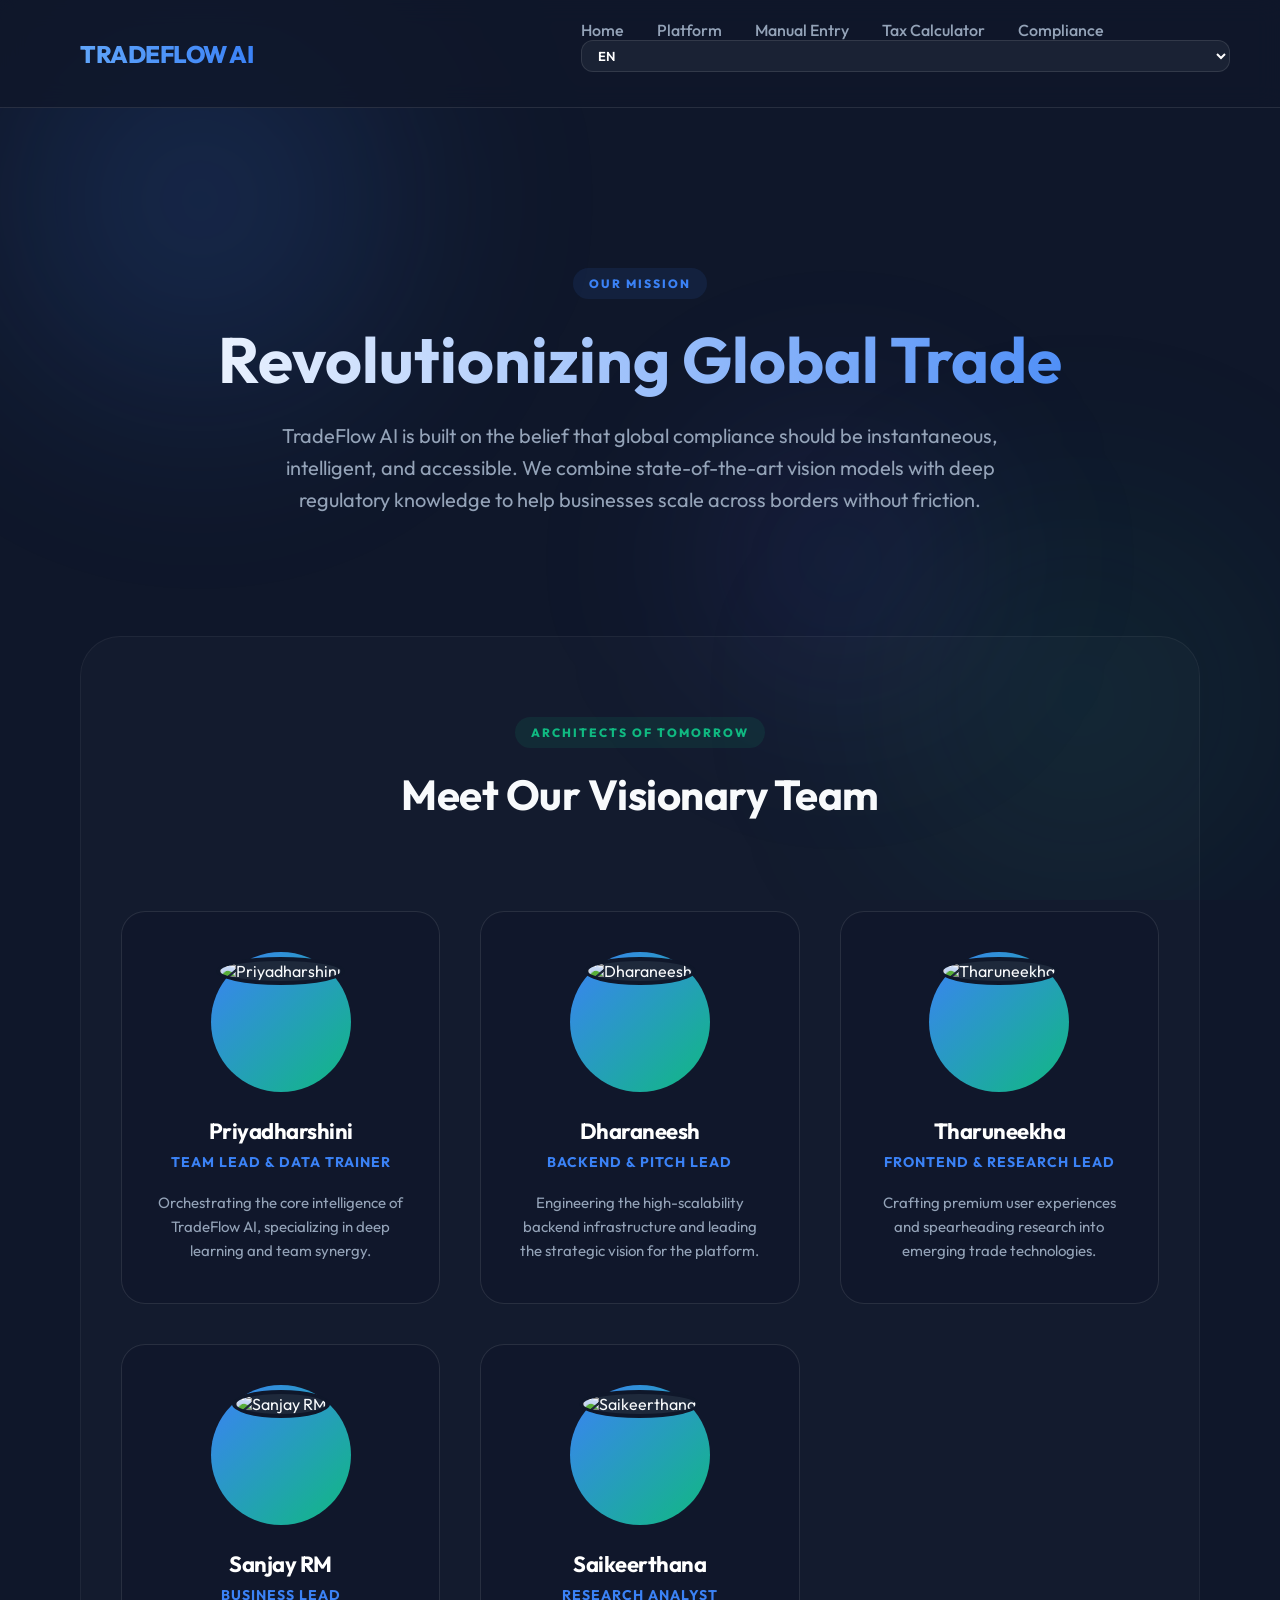
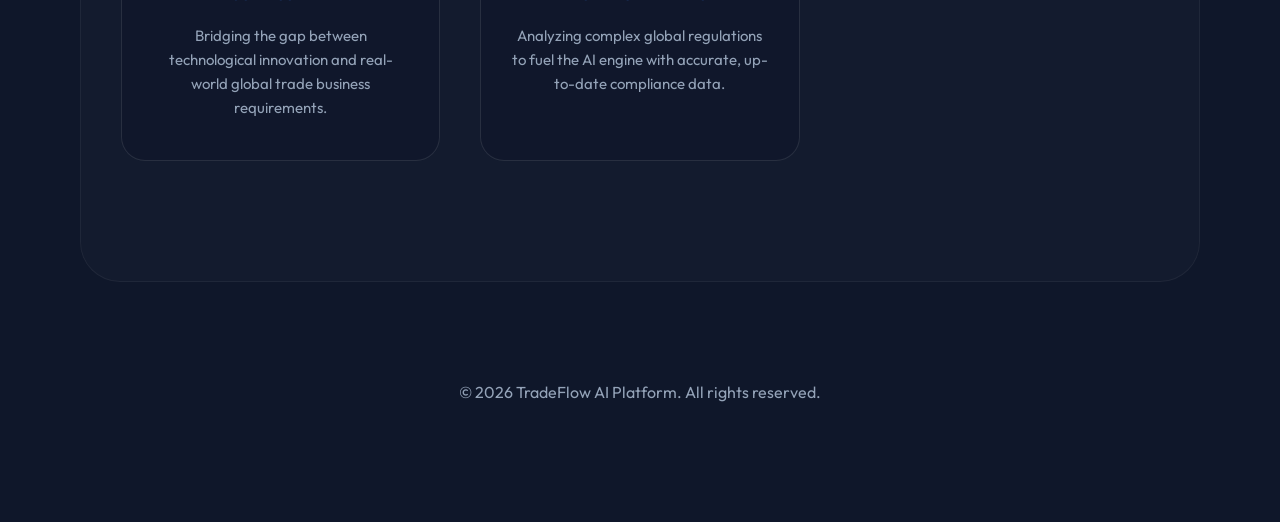
==== static/about.html @ 5f7ba787 "Remove .env and add gitignore" ====
<!DOCTYPE html>
<html lang="en">

<head>
    <meta charset="UTF-8">
    <meta name="viewport" content="width=device-width, initial-scale=1.0">
    <title>About - TradeFlow AI</title>
    <link rel="preconnect" href="https://fonts.googleapis.com">
    <link rel="preconnect" href="https://fonts.gstatic.com" crossorigin>
    <link href="https://fonts.googleapis.com/css2?family=Outfit:wght@400;500;600;800&display=swap" rel="stylesheet">
    <link rel="stylesheet" href="/static/style.css">
    <style>
        .about-hero {
            text-align: center;
            padding: 100px 20px 60px;
        }

        .team-section {
            padding: 80px 0;
            background: rgba(255, 255, 255, 0.02);
            border-radius: 40px;
            margin-top: 60px;
            border: 1px solid rgba(255, 255, 255, 0.05);
        }

        .team-grid {
            display: grid;
            grid-template-columns: repeat(auto-fit, minmax(280px, 1fr));
            gap: 40px;
            padding: 40px;
        }

        .team-card {
            background: rgba(15, 23, 42, 0.6);
            border: 1px solid rgba(255, 255, 255, 0.1);
            border-radius: 24px;
            padding: 40px 30px;
            text-align: center;
            transition: all 0.4s cubic-bezier(0.23, 1, 0.32, 1);
            backdrop-filter: blur(10px);
            position: relative;
            overflow: hidden;
        }

        .team-card:hover {
            transform: translateY(-15px);
            border-color: var(--primary);
            background: rgba(30, 41, 59, 0.8);
            box-shadow: 0 20px 40px rgba(0, 0, 0, 0.4);
        }

        .member-img-wrapper {
            width: 140px;
            height: 140px;
            margin: 0 auto 25px;
            border-radius: 50%;
            padding: 5px;
            background: linear-gradient(135deg, var(--primary), var(--accent));
        }

        .member-img {
            width: 100%;
            height: 100%;
            border-radius: 50%;
            object-fit: cover;
            background: #1e293b;
            border: 4px solid #0f172a;
        }

        .team-card h3 {
            font-size: 22px;
            margin-bottom: 8px;
            color: #fff;
        }

        .team-card .role {
            color: var(--primary);
            font-weight: 700;
            font-size: 14px;
            text-transform: uppercase;
            letter-spacing: 1px;
            margin-bottom: 20px;
        }

        .team-card .bio {
            font-size: 15px;
            color: var(--text-muted);
            line-height: 1.6;
        }

        .section-tag {
            background: rgba(59, 130, 246, 0.1);
            color: var(--primary);
            padding: 8px 16px;
            border-radius: 50px;
            font-size: 12px;
            font-weight: 800;
            text-transform: uppercase;
            letter-spacing: 2px;
            display: inline-block;
            margin-bottom: 20px;
        }
    </style>
</head>

<body>
    <div class="bg-mesh">
        <div class="mesh-blob blob-1"></div>
        <div class="mesh-blob blob-2"></div>
        <div class="mesh-blob blob-3"></div>
    </div>

    <nav>
        <div class="logo">TRADEFLOW AI</div>
        <div class="nav-links">
            <a href="/">Home</a>
            <a href="/app">Platform</a>
            <a href="/manual">Manual Entry</a>
            <a href="/calculator">Tax Calculator</a>
            <a href="/rules">Compliance</a>
            <select class="lang-selector" onchange="switchLanguage(this.value)">
                <option value="en">EN</option>
                <option value="hi">HI</option>
            </select>
        </div>
    </nav>

    <div class="container" style="max-width: 1200px;">
        <header class="about-hero">
            <span class="section-tag">Our Mission</span>
            <h1
                style="font-size: 64px; margin-bottom: 20px; background: linear-gradient(to right, #fff, var(--primary)); -webkit-background-clip: text; -webkit-text-fill-color: transparent;">
                Revolutionizing Global Trade</h1>
            <p style="color: var(--text-muted); font-size: 20px; max-width: 800px; margin: 0 auto; line-height: 1.6;">
                TradeFlow AI is built on the belief that global compliance should be instantaneous, intelligent, and
                accessible.
                We combine state-of-the-art vision models with deep regulatory knowledge to help businesses scale across
                borders without friction.
            </p>
        </header>

        <section class="team-section">
            <div style="text-align: center; margin-bottom: 50px;">
                <span class="section-tag" style="background: rgba(16, 185, 129, 0.1); color: var(--accent);">Architects
                    of Tomorrow</span>
                <h2 style="font-size: 42px;">Meet Our Visionary Team</h2>
            </div>

            <div class="team-grid">
                <!-- LEADER 1 -->
                <div class="team-card">
                    <div class="member-img-wrapper">
                        <img src="https://api.dicebear.com/7.x/avataaars/svg?seed=Priyadharshini" alt="Priyadharshini"
                            class="member-img">
                    </div>
                    <h3>Priyadharshini</h3>
                    <div class="role">Team Lead & Data Trainer</div>
                    <p class="bio">Orchestrating the core intelligence of TradeFlow AI, specializing in deep learning
                        and team synergy.</p>
                </div>

                <!-- LEADER 2 -->
                <div class="team-card">
                    <div class="member-img-wrapper">
                        <img src="https://api.dicebear.com/7.x/avataaars/svg?seed=Dharaneesh" alt="Dharaneesh"
                            class="member-img">
                    </div>
                    <h3>Dharaneesh</h3>
                    <div class="role">Backend & Pitch Lead</div>
                    <p class="bio">Engineering the high-scalability backend infrastructure and leading the strategic
                        vision for the platform.</p>
                </div>

                <!-- LEADER 3 -->
                <div class="team-card">
                    <div class="member-img-wrapper">
                        <img src="https://api.dicebear.com/7.x/avataaars/svg?seed=Tharuneekha" alt="Tharuneekha"
                            class="member-img">
                    </div>
                    <h3>Tharuneekha</h3>
                    <div class="role">Frontend & Research Lead</div>
                    <p class="bio">Crafting premium user experiences and spearheading research into emerging trade
                        technologies.</p>
                </div>

                <!-- LEADER 4 -->
                <div class="team-card">
                    <div class="member-img-wrapper">
                        <img src="https://api.dicebear.com/7.x/avataaars/svg?seed=Sanjay" alt="Sanjay RM"
                            class="member-img">
                    </div>
                    <h3>Sanjay RM</h3>
                    <div class="role">Business Lead</div>
                    <p class="bio">Bridging the gap between technological innovation and real-world global trade
                        business requirements.</p>
                </div>

                <!-- LEADER 5 -->
                <div class="team-card">
                    <div class="member-img-wrapper">
                        <img src="https://api.dicebear.com/7.x/avataaars/svg?seed=Saikeerthana" alt="Saikeerthana"
                            class="member-img">
                    </div>
                    <h3>Saikeerthana</h3>
                    <div class="role">Research Analyst</div>
                    <p class="bio">Analyzing complex global regulations to fuel the AI engine with accurate, up-to-date
                        compliance data.</p>
                </div>
            </div>
        </section>

        <footer style="margin-top: 100px; text-align: center; padding-bottom: 60px;">
            <p style="color: var(--text-muted);">&copy; 2026 TradeFlow AI Platform. All rights reserved.</p>
        </footer>
    </div>

    <script src="/static/script.js"></script>
</body>

</html>
---- static/style.css ----
:root {
    --primary: #3b82f6;
    --primary-hover: #2563eb;
    --bg-dark: #0f172a;
    --bg-card: rgba(30, 41, 59, 0.7);
    --text-main: #f8fafc;
    --text-muted: #94a3b8;
    --accent: #10b981;
    --danger: #ef4444;
    --border: rgba(255, 255, 255, 0.1);
    --glass: rgba(255, 255, 255, 0.03);
}

* {
    margin: 0;
    padding: 0;
    box-sizing: border-box;
    font-family: 'Outfit', 'Inter', system-ui, -apple-system, sans-serif;
}

body {
    background: #0f172a;
    color: var(--text-main);
    min-height: 100vh;
    overflow-x: hidden;
    position: relative;
}

/* Animated Mesh Background */
.bg-mesh {
    position: fixed;
    top: 0;
    left: 0;
    width: 100%;
    height: 100%;
    z-index: -1;
    overflow: hidden;
    background: #0f172a;
}

.mesh-blob {
    position: absolute;
    width: 600px;
    height: 600px;
    background: radial-gradient(circle, rgba(59, 130, 246, 0.15) 0%, transparent 70%);
    filter: blur(80px);
    border-radius: 50%;
    animation: float 20s infinite alternate;
}

.blob-1 {
    top: -100px;
    left: -100px;
    background: radial-gradient(circle, rgba(59, 130, 246, 0.2) 0%, transparent 70%);
}

.blob-2 {
    bottom: -100px;
    right: -100px;
    background: radial-gradient(circle, rgba(16, 185, 129, 0.1) 0%, transparent 70%);
    animation-delay: -5s;
}

.blob-3 {
    top: 40%;
    left: 50%;
    width: 400px;
    height: 400px;
    background: radial-gradient(circle, rgba(99, 102, 241, 0.15) 0%, transparent 70%);
    animation-delay: -10s;
}

@keyframes float {
    0% {
        transform: translate(0, 0) scale(1);
    }

    33% {
        transform: translate(100px, 50px) scale(1.1);
    }

    66% {
        transform: translate(-50px, 100px) scale(0.9);
    }

    100% {
        transform: translate(0, 0) scale(1);
    }
}

/* Glassmorphism Navigation */
nav {
    display: flex;
    justify-content: space-between;
    align-items: center;
    padding: 20px 80px;
    background: rgba(15, 23, 42, 0.8);
    backdrop-filter: blur(12px);
    position: sticky;
    top: 0;
    z-index: 100;
    border-bottom: 1px solid var(--border);
}

.logo {
    font-size: 24px;
    font-weight: 800;
    background: linear-gradient(to right, #60a5fa, #3b82f6);
    -webkit-background-clip: text;
    background-clip: text;
    -webkit-text-fill-color: transparent;
    letter-spacing: -0.5px;
}

.nav-links a {
    color: var(--text-muted);
    text-decoration: none;
    margin-left: 30px;
    font-weight: 500;
    transition: all 0.3s ease;
}

.nav-links a:hover {
    color: var(--primary);
}

.lang-selector {
    background: rgba(255, 255, 255, 0.05);
    border: 1px solid var(--border);
    color: white;
    padding: 6px 12px;
    border-radius: 12px;
    font-size: 13px;
    font-weight: 600;
    cursor: pointer;
    outline: none;
    transition: all 0.3s ease;
    margin-left: 30px;
}

.lang-selector:hover {
    background: rgba(255, 255, 255, 0.1);
    border-color: var(--primary);
}

.lang-selector option {
    background: #0f172a;
    color: white;
}

/* Hero Section */
.hero {
    text-align: center;
    padding: 160px 20px;
    position: relative;
    z-index: 1;
}

.hero h1 {
    font-size: 72px;
    font-weight: 800;
    margin-bottom: 24px;
    background: linear-gradient(to bottom, #ffffff 30%, rgba(255, 255, 255, 0.7));
    -webkit-background-clip: text;
    background-clip: text;
    -webkit-text-fill-color: transparent;
    line-height: 1.1;
    opacity: 0;
    transform: translateY(30px);
    animation: revealUp 0.8s cubic-bezier(0.2, 0.8, 0.2, 1) forwards;
}

.hero p {
    font-size: 22px;
    margin-bottom: 48px;
    color: var(--text-muted);
    max-width: 700px;
    margin-left: auto;
    margin-right: auto;
    opacity: 0;
    transform: translateY(20px);
    animation: revealUp 0.8s cubic-bezier(0.2, 0.8, 0.2, 1) 0.2s forwards;
}

@keyframes revealUp {
    to {
        opacity: 1;
        transform: translateY(0);
    }
}

.hero-visuals {
    position: absolute;
    top: 50%;
    left: 50%;
    transform: translate(-50%, -50%);
    width: 100%;
    height: 100%;
    pointer-events: none;
    z-index: -1;
}

.floating-shape {
    position: absolute;
    border: 1px solid rgba(255, 255, 255, 0.05);
    background: rgba(255, 255, 255, 0.01);
    backdrop-filter: blur(4px);
    border-radius: 12px;
}

.cta-btn {
    background: var(--primary);
    padding: 16px 32px;
    border-radius: 12px;
    color: white;
    text-decoration: none;
    font-weight: 600;
    transition: all 0.3s cubic-bezier(0.4, 0, 0.2, 1);
    box-shadow: 0 10px 15px -3px rgba(59, 130, 246, 0.3);
    display: inline-block;
}

.cta-btn-secondary {
    background: rgba(255, 255, 255, 0.05);
    border: 1px solid var(--border);
    box-shadow: none;
}

.cta-btn-secondary:hover {
    background: rgba(255, 255, 255, 0.1);
    border-color: var(--primary);
    box-shadow: 0 10px 20px rgba(0, 0, 0, 0.2);
}

/* Feature Cards */
.features {
    display: flex;
    justify-content: center;
    gap: 30px;
    padding: 100px 80px;
    flex-wrap: wrap;
}

.feature-card {
    background: var(--bg-card);
    padding: 40px;
    border-radius: 20px;
    width: 320px;
    border: 1px solid var(--border);
    transition: all 0.4s ease;
    backdrop-filter: blur(8px);
}

.feature-card:hover {
    transform: translateY(-10px);
    border-color: var(--primary);
    background: rgba(30, 41, 59, 0.9);
}

.feature-card h3 {
    font-size: 22px;
    margin-bottom: 16px;
    color: var(--primary);
}

.feature-card p {
    color: var(--text-muted);
    line-height: 1.6;
}

/* App Container */
.container {
    max-width: 1200px;
    margin: 60px auto;
    padding: 0 40px;
}

.card {
    background: var(--bg-card);
    padding: 40px;
    border-radius: 24px;
    margin-bottom: 40px;
    border: 1px solid var(--border);
    backdrop-filter: blur(12px);
    animation: fadeIn 0.6s ease-out;
}

@keyframes fadeIn {
    from {
        opacity: 0;
        transform: translateY(20px);
    }

    to {
        opacity: 1;
        transform: translateY(0);
    }
}

h2,
h3 {
    margin-bottom: 24px;
    letter-spacing: -0.5px;
}

/* Inputs & Forms */
input,
select {
    width: 100%;
    padding: 14px 18px;
    margin-bottom: 15px;
    border-radius: 12px;
    background: rgba(15, 23, 42, 0.6);
    border: 1px solid var(--border);
    color: white;
    font-size: 16px;
    transition: all 0.3s ease;
}

input:focus,
select:focus {
    outline: none;
    border-color: var(--primary);
    background: rgba(30, 41, 59, 0.9);
}

.primary-btn {
    width: 100%;
    padding: 16px;
    background: var(--primary);
    border: none;
    border-radius: 12px;
    color: white;
    font-weight: 600;
    cursor: pointer;
    transition: all 0.3s ease;
}

.primary-btn:hover:not(:disabled) {
    background: var(--primary-hover);
    transform: scale(1.01);
}

/* Grid & Data */
.grid {
    display: grid;
    grid-template-columns: repeat(auto-fit, minmax(280px, 1fr));
    gap: 20px;
}

.data-item {
    background: var(--glass);
    padding: 20px;
    border-radius: 16px;
    border: 1px solid var(--border);
}

.data-item label {
    display: block;
    color: var(--text-muted);
    font-size: 12px;
    text-transform: uppercase;
    letter-spacing: 1px;
    margin-bottom: 8px;
}

.data-item span {
    font-size: 18px;
    font-weight: 600;
}

/* Status Badges */
.badge {
    display: inline-block;
    padding: 6px 12px;
    border-radius: 8px;
    font-size: 14px;
    font-weight: 600;
}

.badge-success {
    background: rgba(16, 185, 129, 0.1);
    color: var(--accent);
}

.badge-warning {
    background: rgba(245, 158, 11, 0.1);
    color: #f59e0b;
}

.badge-danger {
    background: rgba(239, 68, 68, 0.1);
    color: var(--danger);
}

/* Downloads */
.download-section {
    display: flex;
    gap: 20px;
    margin-top: 20px;
}

.download-btn {
    flex: 1;
    display: flex;
    align-items: center;
    justify-content: center;
    gap: 10px;
    padding: 14px;
    background: var(--accent);
    border-radius: 12px;
    color: white;
    text-decoration: none;
    font-weight: 600;
    transition: all 0.3s ease;
}

.download-btn:hover {
    background: #059669;
}

/* Utils */
.hidden {
    display: none;
}

.spinner {
    border: 4px solid rgba(255, 255, 255, 0.1);
    border-top: 4px solid var(--primary);
    border-radius: 50%;
    width: 32px;
    height: 32px;
    margin: 20px auto;
    animation: spin 1s linear infinite;
}

@keyframes spin {
    100% {
        transform: rotate(360deg);
    }
}

/* Chat Assistant Widget */
.chat-widget {
    position: fixed;
    bottom: 30px;
    right: 30px;
    z-index: 1000;
}

.chat-bubble {
    width: 60px;
    height: 60px;
    background: var(--primary);
    border-radius: 50%;
    display: flex;
    align-items: center;
    justify-content: center;
    cursor: pointer;
    box-shadow: 0 10px 25px rgba(59, 130, 246, 0.4);
    transition: all 0.3s cubic-bezier(0.175, 0.885, 0.32, 1.275);
}

.chat-bubble:hover {
    transform: scale(1.1) rotate(5deg);
}

.chat-window {
    position: absolute;
    bottom: 80px;
    right: 0;
    width: 380px;
    height: 500px;
    background: var(--bg-card);
    backdrop-filter: blur(20px);
    border: 1px solid var(--border);
    border-radius: 24px;
    display: flex;
    flex-direction: column;
    overflow: hidden;
    box-shadow: 0 20px 40px rgba(0, 0, 0, 0.4);
    animation: slideUp 0.4s cubic-bezier(0.4, 0, 0.2, 1);
}

@keyframes slideUp {
    from {
        opacity: 0;
        transform: translateY(20px);
    }

    to {
        opacity: 1;
        transform: translateY(0);
    }
}

.chat-header {
    padding: 20px;
    background: rgba(15, 23, 42, 0.5);
    border-bottom: 1px solid var(--border);
    display: flex;
    justify-content: space-between;
    align-items: center;
}

.chat-messages {
    flex: 1;
    padding: 20px;
    overflow-y: auto;
    display: flex;
    flex-direction: column;
    gap: 15px;
}

.message {
    max-width: 80%;
    padding: 12px 16px;
    border-radius: 16px;
    font-size: 14px;
    line-height: 1.5;
}

.message-ai {
    background: var(--glass);
    border: 1px solid var(--border);
    align-self: flex-start;
    border-bottom-left-radius: 4px;
}

.message-user {
    background: var(--primary);
    color: white;
    align-self: flex-end;
    border-bottom-right-radius: 4px;
}

.chat-input-area {
    padding: 20px;
    border-top: 1px solid var(--border);
    display: flex;
    gap: 10px;
}

.chat-input {
    flex: 1;
    background: rgba(15, 23, 42, 0.4);
    border: 1px solid var(--border);
    border-radius: 12px;
    padding: 10px 15px;
    color: white;
    font-size: 14px;
    margin-bottom: 0;
}


/* Rules Updates Page Enhanced Styles */
.rules-hero {
    padding: 100px 0 60px;
    background: radial-gradient(circle at top right, rgba(99, 102, 241, 0.1), transparent);
    text-align: center;
}

.rules-hero h1 {
    font-size: 56px;
    font-weight: 800;
    margin-bottom: 20px;
    background: linear-gradient(to bottom, #fff, #94a3b8);
    -webkit-background-clip: text;
    background-clip: text;
    -webkit-text-fill-color: transparent;
}

.rules-hero p {
    color: var(--text-muted);
    font-size: 20px;
    max-width: 600px;
    margin: 0 auto;
}

.rules-grid {
    display: grid;
    grid-template-columns: repeat(auto-fill, minmax(350px, 1fr));
    gap: 30px;
    padding: 40px 0;
}

.timeline-item {
    background: var(--bg-card);
    border: 1px solid var(--border);
    border-radius: 24px;
    padding: 32px;
    display: flex;
    flex-direction: column;
    gap: 20px;
    backdrop-filter: blur(20px);
    transition: all 0.4s cubic-bezier(0.4, 0, 0.2, 1);
    position: relative;
    overflow: hidden;
}

.timeline-item::before {
    content: '';
    position: absolute;
    top: 0;
    left: 0;
    width: 100%;
    height: 4px;
    background: var(--primary);
    opacity: 0;
    transition: opacity 0.3s ease;
}

.timeline-item:hover {
    transform: translateY(-10px);
    border-color: rgba(99, 102, 241, 0.5);
    box-shadow: 0 20px 40px rgba(0, 0, 0, 0.3);
}

.timeline-item:hover::before {
    opacity: 1;
}

.timeline-header {
    display: flex;
    justify-content: space-between;
    align-items: center;
}

.timeline-date {
    font-size: 13px;
    color: var(--text-muted);
    font-weight: 600;
    letter-spacing: 0.5px;
}

.impact-badge {
    padding: 6px 14px;
    border-radius: 12px;
    font-size: 11px;
    font-weight: 800;
    letter-spacing: 1px;
    text-transform: uppercase;
}

.impact-high {
    background: rgba(239, 68, 68, 0.1);
    color: var(--danger);
    border: 1px solid rgba(239, 68, 68, 0.2);
}

.impact-medium {
    background: rgba(245, 158, 11, 0.1);
    color: #f59e0b;
    border: 1px solid rgba(245, 158, 11, 0.2);
}

.impact-low {
    background: rgba(16, 185, 129, 0.1);
    color: var(--accent);
    border: 1px solid rgba(16, 185, 129, 0.2);
}

.timeline-content h3 {
    font-size: 22px;
    color: #fff;
    line-height: 1.3;
}

.timeline-content p {
    color: var(--text-muted);
    line-height: 1.7;
    margin-top: 12px;
}

.timeline-country {
    display: flex;
    align-items: center;
    gap: 8px;
    margin-top: auto;
    font-size: 14px;
    color: var(--primary);
    font-weight: 600;
}

.timeline-country::before {
    content: '';
    width: 8px;
    height: 8px;
    background: var(--primary);
    border-radius: 50%;
}

.loading-state {
    grid-column: 1 / -1;
    text-align: center;
    padding: 100px;
    color: var(--text-muted);
}

/* User Profile Badge */
.user-badge {
    display: flex;
    align-items: center;
    gap: 12px;
    background: rgba(255, 255, 255, 0.03);
    padding: 6px 18px;
    border-radius: 50px;
    border: 1px solid var(--border);
    backdrop-filter: blur(10px);
    margin-right: 15px;
}

.company-tag {
    font-weight: 600;
    color: var(--primary);
    font-size: 14px;
}

.iec-tag {
    font-size: 11px;
    color: var(--text-muted);
    background: rgba(255, 255, 255, 0.05);
    padding: 2px 8px;
    border-radius: 4px;
    font-family: monospace;
}

.logout-link {
    color: #ef4444;
    font-size: 12px;
    text-decoration: none;
    margin-left: 10px;
    font-weight: 600;
    opacity: 0.7;
    transition: opacity 0.3s;
    cursor: pointer;
}

.logout-link:hover {
    opacity: 1;
}

/* Login Page Styles */
.login-page {
    height: 100vh;
    display: flex;
    align-items: center;
    justify-content: center;
    background: radial-gradient(circle at center, #1e293b 0%, #0f172a 100%);
}

.login-container {
    width: 100%;
    max-width: 450px;
    padding: 20px;
}

.login-card {
    padding: 40px !important;
    text-align: left;
}

.login-card h1 {
    margin-bottom: 10px;
    text-align: center;
}

.login-card label {
    display: block;
    margin-bottom: 8px;
    font-size: 14px;
    font-weight: 500;
    color: var(--text-muted);
}

.login-card input,
.login-card textarea {
    width: 100%;
    background: rgba(15, 23, 42, 0.5);
    border: 1px solid var(--border);
    border-radius: 12px;
    padding: 12px 16px;
    color: white;
    margin-bottom: 20px;
    transition: border-color 0.3s;
}

.login-card input:focus,
.login-card textarea:focus {
    border-color: var(--primary);
    outline: none;
}

/* Responsive */
@media (max-width: 768px) {
    nav {
        padding: 20px;
    }

    .hero h1 {
        font-size: 40px;
    }

    .features {
        padding: 40px 20px;
    }

    .container {
        padding: 0 20px;
    }
}
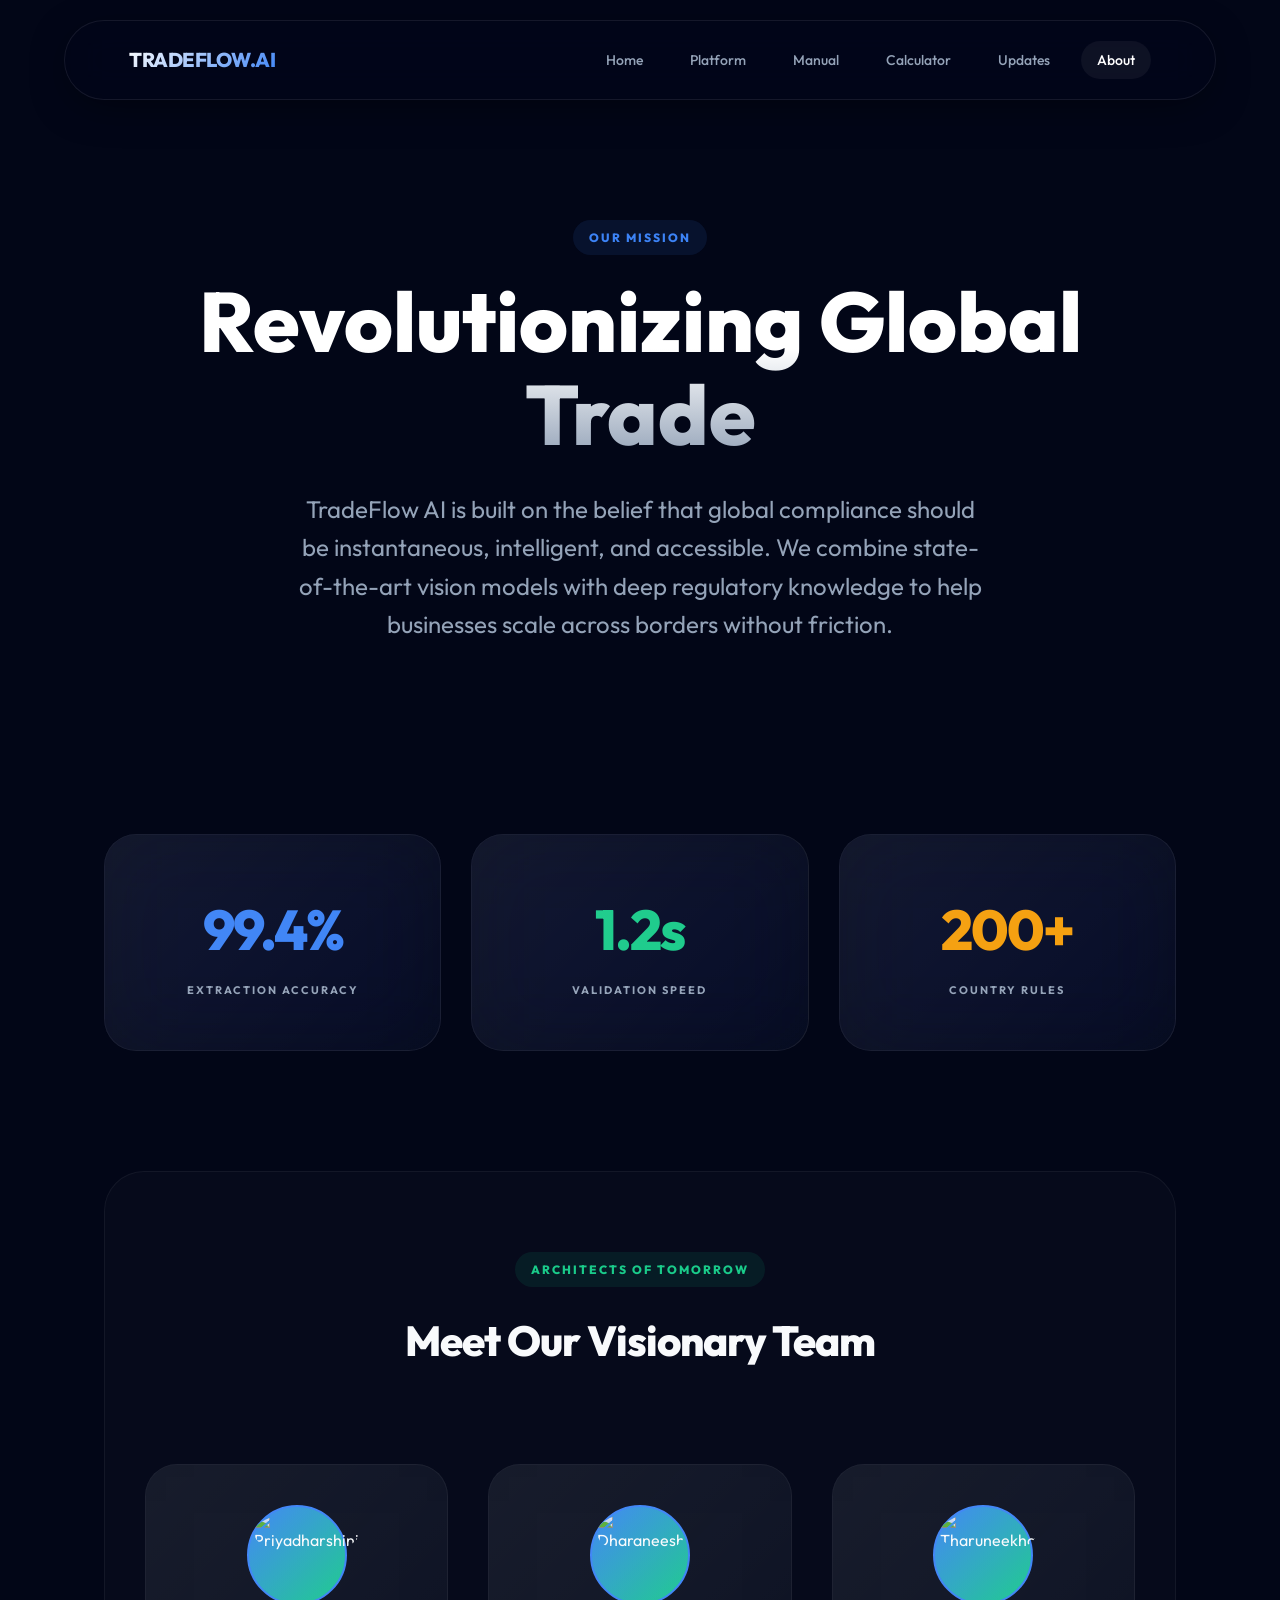
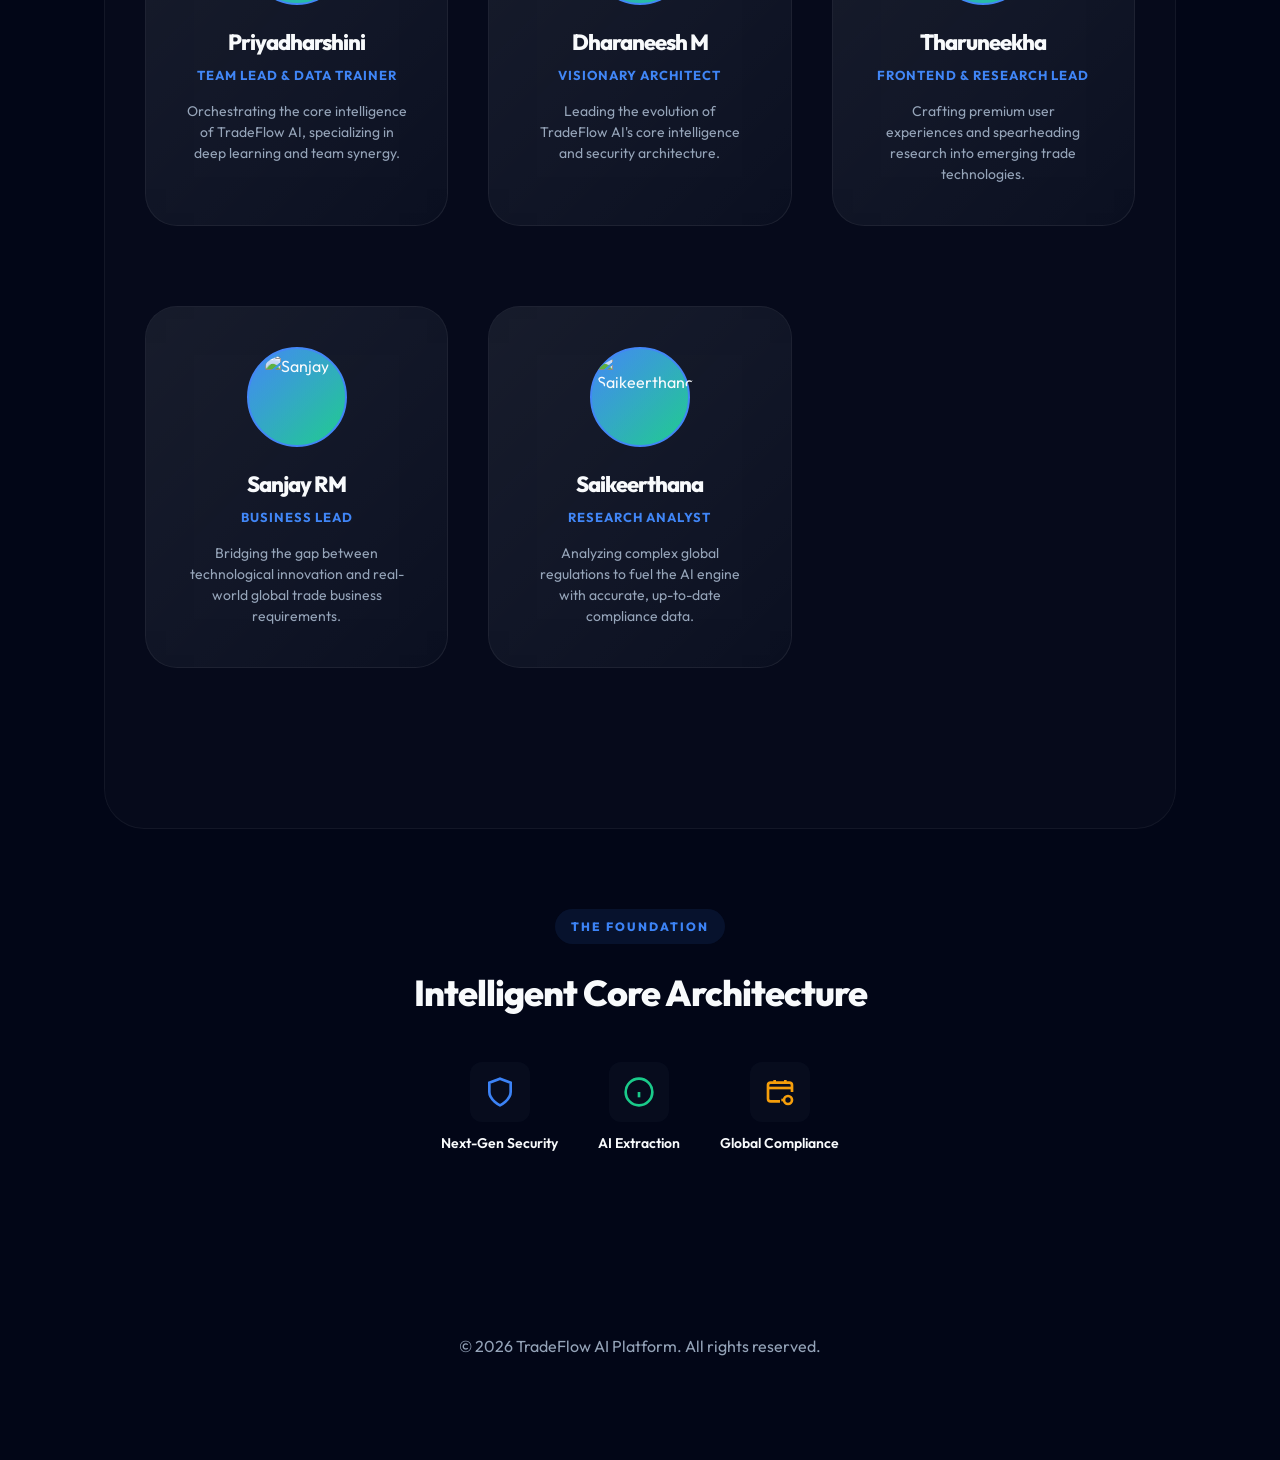
==== commit 74bcf1ec: "Initial commit" ====
--- a/static/about.html
+++ b/static/about.html
@@ -111,27 +111,22 @@
     </div>
 
     <nav>
-        <div class="logo">TRADEFLOW AI</div>
+        <div class="logo">TRADEFLOW.AI</div>
         <div class="nav-links">
             <a href="/">Home</a>
             <a href="/app">Platform</a>
-            <a href="/manual">Manual Entry</a>
-            <a href="/calculator">Tax Calculator</a>
-            <a href="/rules">Compliance</a>
-            <select class="lang-selector" onchange="switchLanguage(this.value)">
-                <option value="en">EN</option>
-                <option value="hi">HI</option>
-            </select>
+            <a href="/manual">Manual</a>
+            <a href="/calculator">Calculator</a>
+            <a href="/rules">Updates</a>
+            <a href="/about" class="active">About</a>
         </div>
     </nav>
 
     <div class="container" style="max-width: 1200px;">
-        <header class="about-hero">
+        <header class="about-hero hero reveal">
             <span class="section-tag">Our Mission</span>
-            <h1
-                style="font-size: 64px; margin-bottom: 20px; background: linear-gradient(to right, #fff, var(--primary)); -webkit-background-clip: text; -webkit-text-fill-color: transparent;">
-                Revolutionizing Global Trade</h1>
-            <p style="color: var(--text-muted); font-size: 20px; max-width: 800px; margin: 0 auto; line-height: 1.6;">
+            <h1>Revolutionizing Global Trade</h1>
+            <p>
                 TradeFlow AI is built on the belief that global compliance should be instantaneous, intelligent, and
                 accessible.
                 We combine state-of-the-art vision models with deep regulatory knowledge to help businesses scale across
@@ -139,72 +134,163 @@
             </p>
         </header>
 
-        <section class="team-section">
+        <!-- New Statistics Section -->
+        <section class="stats-section reveal-stagger"
+            style="display: grid; grid-template-columns: repeat(3, 1fr); gap: 30px; margin: 80px 0;">
+            <div class="card" style="padding: 50px 30px; text-align: center;">
+                <div
+                    style="font-size: 56px; font-weight: 800; color: var(--primary); margin-bottom: 8px; letter-spacing: -2px;">
+                    99.4%</div>
+                <div
+                    style="color: var(--text-muted); text-transform: uppercase; font-size: 11px; letter-spacing: 2px; font-weight: 700;">
+                    Extraction Accuracy</div>
+            </div>
+            <div class="card" style="padding: 50px 30px; text-align: center;">
+                <div
+                    style="font-size: 56px; font-weight: 800; color: var(--accent); margin-bottom: 8px; letter-spacing: -2px;">
+                    1.2s</div>
+                <div
+                    style="color: var(--text-muted); text-transform: uppercase; font-size: 11px; letter-spacing: 2px; font-weight: 700;">
+                    Validation Speed</div>
+            </div>
+            <div class="card" style="padding: 50px 30px; text-align: center;">
+                <div
+                    style="font-size: 56px; font-weight: 800; color: #f59e0b; margin-bottom: 8px; letter-spacing: -2px;">
+                    200+</div>
+                <div
+                    style="color: var(--text-muted); text-transform: uppercase; font-size: 11px; letter-spacing: 2px; font-weight: 700;">
+                    Country Rules</div>
+            </div>
+        </section>
+
+        <section class="team-section reveal reveal-delayed-2">
             <div style="text-align: center; margin-bottom: 50px;">
                 <span class="section-tag" style="background: rgba(16, 185, 129, 0.1); color: var(--accent);">Architects
                     of Tomorrow</span>
                 <h2 style="font-size: 42px;">Meet Our Visionary Team</h2>
             </div>
 
-            <div class="team-grid">
+            <div class="team-grid reveal-stagger">
                 <!-- LEADER 1 -->
-                <div class="team-card">
-                    <div class="member-img-wrapper">
+                <div class="card" style="text-align: center;">
+                    <div class="member-img-wrapper"
+                        style="width: 100px; height: 100px; margin: 0 auto 20px; border-radius: 50%; border: 2px solid var(--primary); padding: 5px;">
                         <img src="https://api.dicebear.com/7.x/avataaars/svg?seed=Priyadharshini" alt="Priyadharshini"
-                            class="member-img">
-                    </div>
-                    <h3>Priyadharshini</h3>
-                    <div class="role">Team Lead & Data Trainer</div>
-                    <p class="bio">Orchestrating the core intelligence of TradeFlow AI, specializing in deep learning
-                        and team synergy.</p>
+                            style="width: 100%; border-radius: 50%;">
+                    </div>
+                    <h3 style="margin-bottom: 5px; font-size: 22px;">Priyadharshini</h3>
+                    <p
+                        style="color: var(--primary); font-weight: 700; font-size: 13px; margin-bottom: 15px; text-transform: uppercase; letter-spacing: 1px;">
+                        Team Lead & Data Trainer</p>
+                    <p style="color: var(--text-muted); font-size: 14px; line-height: 1.5;">Orchestrating the core
+                        intelligence of TradeFlow AI, specializing in deep learning and team synergy.</p>
                 </div>
 
                 <!-- LEADER 2 -->
-                <div class="team-card">
-                    <div class="member-img-wrapper">
+                <div class="card" style="text-align: center;">
+                    <div class="member-img-wrapper"
+                        style="width: 100px; height: 100px; margin: 0 auto 20px; border-radius: 50%; border: 2px solid var(--primary); padding: 5px;">
                         <img src="https://api.dicebear.com/7.x/avataaars/svg?seed=Dharaneesh" alt="Dharaneesh"
-                            class="member-img">
-                    </div>
-                    <h3>Dharaneesh</h3>
-                    <div class="role">Backend & Pitch Lead</div>
-                    <p class="bio">Engineering the high-scalability backend infrastructure and leading the strategic
-                        vision for the platform.</p>
+                            style="width: 100%; border-radius: 50%;">
+                    </div>
+                    <h3 style="margin-bottom: 5px; font-size: 22px;">Dharaneesh M</h3>
+                    <p
+                        style="color: var(--primary); font-weight: 700; font-size: 13px; margin-bottom: 15px; text-transform: uppercase; letter-spacing: 1px;">
+                        Visionary Architect</p>
+                    <p style="color: var(--text-muted); font-size: 14px; line-height: 1.5;">Leading the evolution of
+                        TradeFlow AI's core intelligence and security architecture.</p>
                 </div>
 
                 <!-- LEADER 3 -->
-                <div class="team-card">
-                    <div class="member-img-wrapper">
+                <div class="card" style="text-align: center;">
+                    <div class="member-img-wrapper"
+                        style="width: 100px; height: 100px; margin: 0 auto 20px; border-radius: 50%; border: 2px solid var(--primary); padding: 5px;">
                         <img src="https://api.dicebear.com/7.x/avataaars/svg?seed=Tharuneekha" alt="Tharuneekha"
-                            class="member-img">
-                    </div>
-                    <h3>Tharuneekha</h3>
-                    <div class="role">Frontend & Research Lead</div>
-                    <p class="bio">Crafting premium user experiences and spearheading research into emerging trade
-                        technologies.</p>
+                            style="width: 100%; border-radius: 50%;">
+                    </div>
+                    <h3 style="margin-bottom: 5px; font-size: 22px;">Tharuneekha</h3>
+                    <p
+                        style="color: var(--primary); font-weight: 700; font-size: 13px; margin-bottom: 15px; text-transform: uppercase; letter-spacing: 1px;">
+                        Frontend & Research Lead</p>
+                    <p style="color: var(--text-muted); font-size: 14px; line-height: 1.5;">Crafting premium user
+                        experiences and spearheading research into emerging trade technologies.</p>
                 </div>
 
                 <!-- LEADER 4 -->
-                <div class="team-card">
-                    <div class="member-img-wrapper">
-                        <img src="https://api.dicebear.com/7.x/avataaars/svg?seed=Sanjay" alt="Sanjay RM"
-                            class="member-img">
-                    </div>
-                    <h3>Sanjay RM</h3>
-                    <div class="role">Business Lead</div>
-                    <p class="bio">Bridging the gap between technological innovation and real-world global trade
-                        business requirements.</p>
+                <div class="card" style="text-align: center;">
+                    <div class="member-img-wrapper"
+                        style="width: 100px; height: 100px; margin: 0 auto 20px; border-radius: 50%; border: 2px solid var(--primary); padding: 5px;">
+                        <img src="https://api.dicebear.com/7.x/avataaars/svg?seed=Sanjay" alt="Sanjay"
+                            style="width: 100%; border-radius: 50%;">
+                    </div>
+                    <h3 style="margin-bottom: 5px; font-size: 22px;">Sanjay RM</h3>
+                    <p
+                        style="color: var(--primary); font-weight: 700; font-size: 13px; margin-bottom: 15px; text-transform: uppercase; letter-spacing: 1px;">
+                        Business Lead</p>
+                    <p style="color: var(--text-muted); font-size: 14px; line-height: 1.5;">Bridging the gap between
+                        technological innovation and real-world global trade business requirements.</p>
                 </div>
 
                 <!-- LEADER 5 -->
-                <div class="team-card">
-                    <div class="member-img-wrapper">
+                <div class="card" style="text-align: center;">
+                    <div class="member-img-wrapper"
+                        style="width: 100px; height: 100px; margin: 0 auto 20px; border-radius: 50%; border: 2px solid var(--primary); padding: 5px;">
                         <img src="https://api.dicebear.com/7.x/avataaars/svg?seed=Saikeerthana" alt="Saikeerthana"
-                            class="member-img">
-                    </div>
-                    <h3>Saikeerthana</h3>
-                    <div class="role">Research Analyst</div>
-                    <p class="bio">Analyzing complex global regulations to fuel the AI engine with accurate, up-to-date
-                        compliance data.</p>
+                            style="width: 100%; border-radius: 50%;">
+                    </div>
+                    <h3 style="margin-bottom: 5px; font-size: 22px;">Saikeerthana</h3>
+                    <p
+                        style="color: var(--primary); font-weight: 700; font-size: 13px; margin-bottom: 15px; text-transform: uppercase; letter-spacing: 1px;">
+                        Research Analyst</p>
+                    <p style="color: var(--text-muted); font-size: 14px; line-height: 1.5;">Analyzing complex global
+                        regulations to fuel the AI engine with accurate, up-to-date compliance data.</p>
+                </div>
+            </div>
+        </section>
+
+        <!-- New Technology Section -->
+        <section class="tech-stack reveal reveal-delayed-3" style="padding: 80px 0; text-align: center;">
+            <div style="margin-bottom: 40px;">
+                <span class="section-tag" style="background: rgba(59, 130, 246, 0.1); color: var(--primary);">The
+                    Foundation</span>
+                <h2 style="font-size: 36px;">Intelligent Core Architecture</h2>
+            </div>
+            <div class="tech-grid" style="display: flex; justify-content: center; gap: 40px; flex-wrap: wrap;">
+                <div class="tech-item" style="display: flex; flex-direction: column; align-items: center; gap: 10px;">
+                    <div
+                        style="width: 60px; height: 60px; background: var(--bg-card); border-radius: 12px; display: flex; align-items: center; justify-content: center; border: 1px solid var(--border);">
+                        <svg width="32" height="32" viewBox="0 0 24 24" fill="none" stroke="var(--primary)"
+                            stroke-width="2">
+                            <path d="M12 22s8-4 8-10V5l-8-3-8 3v7c0 6 8 10 8 10z" />
+                        </svg>
+                    </div>
+                    <span style="font-weight: 600; font-size: 14px;">Next-Gen Security</span>
+                </div>
+                <div class="tech-item" style="display: flex; flex-direction: column; align-items: center; gap: 10px;">
+                    <div
+                        style="width: 60px; height: 60px; background: var(--bg-card); border-radius: 12px; display: flex; align-items: center; justify-content: center; border: 1px solid var(--border);">
+                        <svg width="32" height="32" viewBox="0 0 24 24" fill="none" stroke="var(--accent)"
+                            stroke-width="2">
+                            <circle cx="12" cy="12" r="10" />
+                            <path d="M12 16V12" />
+                            <path d="M12 8h.01" />
+                        </svg>
+                    </div>
+                    <span style="font-weight: 600; font-size: 14px;">AI Extraction</span>
+                </div>
+                <div class="tech-item" style="display: flex; flex-direction: column; align-items: center; gap: 10px;">
+                    <div
+                        style="width: 60px; height: 60px; background: var(--bg-card); border-radius: 12px; display: flex; align-items: center; justify-content: center; border: 1px solid var(--border);">
+                        <svg width="32" height="32" viewBox="0 0 24 24" fill="none" stroke="#f59e0b" stroke-width="2">
+                            <path d="M21 12V7a2 2 0 0 0-2-2H5a2 2 0 0 0-2 2v10a2 2 0 0 0 2 2h7" />
+                            <path d="M16 5V3" />
+                            <path d="M8 5V3" />
+                            <path d="M3 9h18" />
+                            <path d="M18 21a3 3 0 1 0 0-6 3 3 0 0 0 0 6Z" />
+                            <path d="M15 18h-2" />
+                        </svg>
+                    </div>
+                    <span style="font-weight: 600; font-size: 14px;">Global Compliance</span>
                 </div>
             </div>
         </section>
@@ -212,9 +298,8 @@
         <footer style="margin-top: 100px; text-align: center; padding-bottom: 60px;">
             <p style="color: var(--text-muted);">&copy; 2026 TradeFlow AI Platform. All rights reserved.</p>
         </footer>
-    </div>
-
-    <script src="/static/script.js"></script>
+
+        <script src="/static/script.js"></script>
 </body>
 
 </html>
--- a/static/style.css
+++ b/static/style.css
@@ -1,91 +1,31 @@
 :root {
-    --primary: #3b82f6;
-    --primary-hover: #2563eb;
-    --bg-dark: #0f172a;
-    --bg-card: rgba(30, 41, 59, 0.7);
+    --primary: hsl(217, 91%, 60%);
+    --primary-glow: hsla(217, 91%, 60%, 0.3);
+    --accent: hsl(158, 77%, 45%);
+    --accent-glow: hsla(158, 77%, 45%, 0.3);
+    --bg-dark: #020617;
+    --bg-card: rgba(15, 23, 42, 0.4);
+    --glass-border: rgba(255, 255, 255, 0.08);
+    --glass-shine: rgba(255, 255, 255, 0.03);
     --text-main: #f8fafc;
     --text-muted: #94a3b8;
-    --accent: #10b981;
-    --danger: #ef4444;
-    --border: rgba(255, 255, 255, 0.1);
-    --glass: rgba(255, 255, 255, 0.03);
+    --transition: all 0.4s cubic-bezier(0.4, 0, 0.2, 1);
+    --nav-height: 80px;
 }
 
 * {
     margin: 0;
     padding: 0;
     box-sizing: border-box;
-    font-family: 'Outfit', 'Inter', system-ui, -apple-system, sans-serif;
+    font-family: 'Outfit', sans-serif;
 }
 
 body {
-    background: #0f172a;
+    background: var(--bg-dark);
     color: var(--text-main);
     min-height: 100vh;
     overflow-x: hidden;
-    position: relative;
-}
-
-/* Animated Mesh Background */
-.bg-mesh {
-    position: fixed;
-    top: 0;
-    left: 0;
-    width: 100%;
-    height: 100%;
-    z-index: -1;
-    overflow: hidden;
-    background: #0f172a;
-}
-
-.mesh-blob {
-    position: absolute;
-    width: 600px;
-    height: 600px;
-    background: radial-gradient(circle, rgba(59, 130, 246, 0.15) 0%, transparent 70%);
-    filter: blur(80px);
-    border-radius: 50%;
-    animation: float 20s infinite alternate;
-}
-
-.blob-1 {
-    top: -100px;
-    left: -100px;
-    background: radial-gradient(circle, rgba(59, 130, 246, 0.2) 0%, transparent 70%);
-}
-
-.blob-2 {
-    bottom: -100px;
-    right: -100px;
-    background: radial-gradient(circle, rgba(16, 185, 129, 0.1) 0%, transparent 70%);
-    animation-delay: -5s;
-}
-
-.blob-3 {
-    top: 40%;
-    left: 50%;
-    width: 400px;
-    height: 400px;
-    background: radial-gradient(circle, rgba(99, 102, 241, 0.15) 0%, transparent 70%);
-    animation-delay: -10s;
-}
-
-@keyframes float {
-    0% {
-        transform: translate(0, 0) scale(1);
-    }
-
-    33% {
-        transform: translate(100px, 50px) scale(1.1);
-    }
-
-    66% {
-        transform: translate(-50px, 100px) scale(0.9);
-    }
-
-    100% {
-        transform: translate(0, 0) scale(1);
-    }
+    line-height: 1.6;
 }
 
 /* Glassmorphism Navigation */
@@ -93,49 +33,64 @@
     display: flex;
     justify-content: space-between;
     align-items: center;
-    padding: 20px 80px;
-    background: rgba(15, 23, 42, 0.8);
-    backdrop-filter: blur(12px);
+    padding: 0 5%;
+    height: var(--nav-height);
+    background: rgba(2, 6, 23, 0.8);
+    backdrop-filter: blur(20px) saturate(180%);
+    -webkit-backdrop-filter: blur(20px) saturate(180%);
     position: sticky;
-    top: 0;
-    z-index: 100;
-    border-bottom: 1px solid var(--border);
+    top: 20px;
+    width: 90%;
+    margin: 0 auto;
+    z-index: 1000;
+    border: 1px solid var(--glass-border);
+    border-radius: 100px;
+    box-shadow: 0 10px 40px -10px rgba(0, 0, 0, 0.5);
+    transition: var(--transition);
 }
 
 .logo {
-    font-size: 24px;
+    font-size: 20px;
     font-weight: 800;
-    background: linear-gradient(to right, #60a5fa, #3b82f6);
+    letter-spacing: -0.5px;
+    background: linear-gradient(135deg, #fff 0%, var(--primary) 100%);
     -webkit-background-clip: text;
     background-clip: text;
     -webkit-text-fill-color: transparent;
-    letter-spacing: -0.5px;
+}
+
+.nav-links {
+    display: flex;
+    align-items: center;
+    gap: 15px;
 }
 
 .nav-links a {
     color: var(--text-muted);
     text-decoration: none;
-    margin-left: 30px;
+    font-size: 14px;
     font-weight: 500;
-    transition: all 0.3s ease;
-}
-
-.nav-links a:hover {
-    color: var(--primary);
+    padding: 8px 16px;
+    border-radius: 50px;
+    transition: var(--transition);
+}
+
+.nav-links a:hover,
+.nav-links a.active {
+    color: #fff;
+    background: rgba(255, 255, 255, 0.05);
 }
 
 .lang-selector {
-    background: rgba(255, 255, 255, 0.05);
-    border: 1px solid var(--border);
-    color: white;
+    background: rgba(255, 255, 255, 0.03);
+    border: 1px solid var(--glass-border);
+    color: #fff;
     padding: 6px 12px;
-    border-radius: 12px;
-    font-size: 13px;
+    border-radius: 50px;
+    font-size: 12px;
     font-weight: 600;
     cursor: pointer;
-    outline: none;
-    transition: all 0.3s ease;
-    margin-left: 30px;
+    transition: var(--transition);
 }
 
 .lang-selector:hover {
@@ -183,10 +138,63 @@
 }
 
 @keyframes revealUp {
+    from {
+        opacity: 0;
+        transform: translateY(30px);
+    }
+
     to {
         opacity: 1;
         transform: translateY(0);
     }
+}
+
+.reveal {
+    opacity: 0;
+    transform: translateY(30px);
+    animation: revealUp 0.8s cubic-bezier(0.2, 0.8, 0.2, 1) forwards;
+}
+
+.reveal-delayed-1 {
+    animation-delay: 0.2s;
+}
+
+.reveal-delayed-2 {
+    animation-delay: 0.4s;
+}
+
+.reveal-delayed-3 {
+    animation-delay: 0.6s;
+}
+
+.reveal-stagger>* {
+    opacity: 0;
+    transform: translateY(20px);
+    animation: revealUp 0.6s cubic-bezier(0.2, 0.8, 0.2, 1) forwards;
+}
+
+.reveal-stagger>*:nth-child(1) {
+    animation-delay: 0.1s;
+}
+
+.reveal-stagger>*:nth-child(2) {
+    animation-delay: 0.2s;
+}
+
+.reveal-stagger>*:nth-child(3) {
+    animation-delay: 0.3s;
+}
+
+.reveal-stagger>*:nth-child(4) {
+    animation-delay: 0.4s;
+}
+
+.reveal-stagger>*:nth-child(5) {
+    animation-delay: 0.5s;
+}
+
+.reveal-stagger>*:nth-child(6) {
+    animation-delay: 0.6s;
 }
 
 .hero-visuals {
@@ -232,29 +240,58 @@
     box-shadow: 0 10px 20px rgba(0, 0, 0, 0.2);
 }
 
-/* Feature Cards */
+/* Hero Impact */
+.hero {
+    min-height: 60vh;
+    display: flex;
+    flex-direction: column;
+    justify-content: center;
+    align-items: center;
+    padding: 160px 0 100px;
+    position: relative;
+    z-index: 10;
+}
+
+.hero h1 {
+    font-size: clamp(48px, 8vw, 84px);
+    line-height: 1.1;
+    margin-bottom: 30px;
+    background: linear-gradient(to bottom, #fff 40%, var(--text-muted) 100%);
+    -webkit-background-clip: text;
+    background-clip: text;
+    -webkit-text-fill-color: transparent;
+    font-weight: 800;
+}
+
+.hero p {
+    font-size: clamp(18px, 2vw, 24px);
+    line-height: 1.6;
+    margin-bottom: 50px;
+}
+
+/* Feature Cards Grid */
 .features {
-    display: flex;
-    justify-content: center;
-    gap: 30px;
-    padding: 100px 80px;
-    flex-wrap: wrap;
+    display: grid;
+    grid-template-columns: repeat(auto-fit, minmax(340px, 1fr));
+    gap: 40px;
+    padding: 80px 0;
 }
 
 .feature-card {
     background: var(--bg-card);
-    padding: 40px;
-    border-radius: 20px;
-    width: 320px;
-    border: 1px solid var(--border);
-    transition: all 0.4s ease;
-    backdrop-filter: blur(8px);
+    padding: 48px;
+    border-radius: 32px;
+    border: 1px solid var(--glass-border);
+    transition: var(--transition);
+    backdrop-filter: blur(40px) saturate(200%);
+    -webkit-backdrop-filter: blur(40px) saturate(200%);
 }
 
 .feature-card:hover {
     transform: translateY(-10px);
     border-color: var(--primary);
     background: rgba(30, 41, 59, 0.9);
+    box-shadow: 0 20px 40px rgba(59, 130, 246, 0.15);
 }
 
 .feature-card h3 {
@@ -268,105 +305,136 @@
     line-height: 1.6;
 }
 
-/* App Container */
+/* Container & Layout */
 .container {
-    max-width: 1200px;
-    margin: 60px auto;
-    padding: 0 40px;
+    max-width: 1400px;
+    margin: 40px auto;
+    padding: 0 5%;
 }
 
 .card {
     background: var(--bg-card);
     padding: 40px;
-    border-radius: 24px;
+    border-radius: 32px;
     margin-bottom: 40px;
-    border: 1px solid var(--border);
-    backdrop-filter: blur(12px);
-    animation: fadeIn 0.6s ease-out;
-}
-
-@keyframes fadeIn {
-    from {
-        opacity: 0;
-        transform: translateY(20px);
-    }
-
-    to {
-        opacity: 1;
-        transform: translateY(0);
-    }
+    border: 1px solid var(--glass-border);
+    backdrop-filter: blur(40px) saturate(200%);
+    -webkit-backdrop-filter: blur(40px) saturate(200%);
+    position: relative;
+    overflow: hidden;
+    transition: var(--transition);
+}
+
+.card::before {
+    content: '';
+    position: absolute;
+    top: 0;
+    left: 0;
+    width: 100%;
+    height: 100%;
+    background: linear-gradient(135deg, rgba(255, 255, 255, 0.05) 0%, transparent 100%);
+    pointer-events: none;
 }
 
 h2,
 h3 {
     margin-bottom: 24px;
-    letter-spacing: -0.5px;
-}
-
-/* Inputs & Forms */
+    font-weight: 800;
+    letter-spacing: -1px;
+}
+
+/* Inputs & Forms - Ultra Clean */
 input,
-select {
+select,
+textarea {
     width: 100%;
-    padding: 14px 18px;
-    margin-bottom: 15px;
-    border-radius: 12px;
-    background: rgba(15, 23, 42, 0.6);
-    border: 1px solid var(--border);
-    color: white;
-    font-size: 16px;
-    transition: all 0.3s ease;
+    padding: 16px 20px;
+    margin-bottom: 20px;
+    border-radius: 16px;
+    background: rgba(15, 23, 42, 0.4);
+    border: 1px solid var(--glass-border);
+    color: #fff;
+    font-size: 15px;
+    transition: var(--transition);
 }
 
 input:focus,
 select:focus {
     outline: none;
     border-color: var(--primary);
-    background: rgba(30, 41, 59, 0.9);
+    background: rgba(15, 23, 42, 0.6);
+    box-shadow: 0 0 0 4px var(--primary-glow);
 }
 
 .primary-btn {
-    width: 100%;
-    padding: 16px;
-    background: var(--primary);
+    display: inline-flex;
+    align-items: center;
+    justify-content: center;
+    gap: 12px;
+    padding: 18px 40px;
+    background: linear-gradient(135deg, var(--primary) 0%, #1e40af 100%);
     border: none;
-    border-radius: 12px;
-    color: white;
-    font-weight: 600;
+    border-radius: 100px;
+    color: #fff;
+    font-weight: 700;
+    font-size: 16px;
+    text-decoration: none;
     cursor: pointer;
-    transition: all 0.3s ease;
-}
-
-.primary-btn:hover:not(:disabled) {
-    background: var(--primary-hover);
-    transform: scale(1.01);
-}
-
-/* Grid & Data */
+    transition: var(--transition);
+    box-shadow: 0 10px 30px -5px var(--primary-glow);
+}
+
+.primary-btn:hover {
+    transform: translateY(-2px);
+    box-shadow: 0 20px 40px -10px var(--primary-glow);
+    filter: brightness(1.1);
+}
+
+.secondary-btn {
+    background: rgba(255, 255, 255, 0.03);
+    border: 1px solid var(--glass-border);
+    box-shadow: none;
+}
+
+.secondary-btn:hover {
+    background: rgba(255, 255, 255, 0.08);
+    border-color: var(--primary);
+}
+
+/* Grid & Data Items */
 .grid {
     display: grid;
     grid-template-columns: repeat(auto-fit, minmax(280px, 1fr));
-    gap: 20px;
+    gap: 24px;
 }
 
 .data-item {
-    background: var(--glass);
-    padding: 20px;
-    border-radius: 16px;
-    border: 1px solid var(--border);
+    background: rgba(255, 255, 255, 0.02);
+    padding: 24px;
+    border-radius: 20px;
+    border: 1px solid var(--glass-border);
+    transition: var(--transition);
+}
+
+.data-item:hover {
+    background: rgba(255, 255, 255, 0.04);
+    border-color: rgba(255, 255, 255, 0.15);
 }
 
 .data-item label {
     display: block;
     color: var(--text-muted);
-    font-size: 12px;
+    font-size: 11px;
     text-transform: uppercase;
-    letter-spacing: 1px;
+    font-weight: 800;
+    letter-spacing: 1.5px;
     margin-bottom: 8px;
 }
 
 .data-item span {
-    font-size: 18px;
-    font-weight: 600;
+    font-size: 20px;
+    font-weight: 700;
+    color: #fff;
 }
 
 /* Status Badges */
@@ -701,43 +769,47 @@
 .user-badge {
     display: flex;
     align-items: center;
-    gap: 12px;
+    gap: 15px;
     background: rgba(255, 255, 255, 0.03);
-    padding: 6px 18px;
-    border-radius: 50px;
-    border: 1px solid var(--border);
-    backdrop-filter: blur(10px);
+    padding: 8px 24px;
+    border-radius: 100px;
+    border: 1px solid var(--glass-border);
     margin-right: 15px;
 }
 
 .company-tag {
-    font-weight: 600;
+    font-weight: 700;
     color: var(--primary);
-    font-size: 14px;
+    font-size: 13px;
+    max-width: 200px;
+    overflow: hidden;
+    text-overflow: ellipsis;
+    white-space: nowrap;
 }
 
 .iec-tag {
-    font-size: 11px;
+    font-size: 10px;
     color: var(--text-muted);
     background: rgba(255, 255, 255, 0.05);
-    padding: 2px 8px;
-    border-radius: 4px;
-    font-family: monospace;
+    padding: 3px 10px;
+    border-radius: 50px;
+    font-weight: 700;
+    font-family: 'JetBrains Mono', monospace;
 }
 
 .logout-link {
-    color: #ef4444;
-    font-size: 12px;
+    color: var(--danger);
+    font-size: 13px;
     text-decoration: none;
-    margin-left: 10px;
-    font-weight: 600;
-    opacity: 0.7;
-    transition: opacity 0.3s;
+    font-weight: 700;
+    opacity: 0.6;
+    transition: var(--transition);
     cursor: pointer;
 }
 
 .logout-link:hover {
     opacity: 1;
+    transform: scale(1.05);
 }
 
 /* Login Page Styles */
@@ -791,6 +863,95 @@
     outline: none;
 }
 
+/* Animations */
+@keyframes revealUp {
+    from {
+        opacity: 0;
+        transform: translateY(30px);
+    }
+
+    to {
+        opacity: 1;
+        transform: translateY(0);
+    }
+}
+
+.reveal {
+    opacity: 0;
+    transform: translateY(30px);
+    animation: revealUp 0.88s cubic-bezier(0.2, 0.8, 0.2, 1) forwards;
+}
+
+.reveal-delayed-1 {
+    animation-delay: 0.15s;
+}
+
+.reveal-delayed-2 {
+    animation-delay: 0.3s;
+}
+
+.reveal-delayed-3 {
+    animation-delay: 0.45s;
+}
+
+.reveal-stagger>* {
+    opacity: 0;
+    transform: translateY(20px);
+    animation: revealUp 0.6s cubic-bezier(0.2, 0.8, 0.2, 1) forwards;
+}
+
+.reveal-stagger>*:nth-child(1) {
+    animation-delay: 0.05s;
+}
+
+.reveal-stagger>*:nth-child(2) {
+    animation-delay: 0.1s;
+}
+
+.reveal-stagger>*:nth-child(3) {
+    animation-delay: 0.15s;
+}
+
+.reveal-stagger>*:nth-child(4) {
+    animation-delay: 0.2s;
+}
+
+.reveal-stagger>*:nth-child(5) {
+    animation-delay: 0.25s;
+}
+
+.reveal-stagger>*:nth-child(6) {
+    animation-delay: 0.3s;
+}
+
+@keyframes float {
+    0% {
+        transform: translateY(0px) rotate(0deg);
+    }
+
+    50% {
+        transform: translateY(-20px) rotate(2deg);
+    }
+
+    100% {
+        transform: translateY(0px) rotate(0deg);
+    }
+}
+
+@keyframes pulse-glow {
+    0% {
+        box-shadow: 0 0 0 0 var(--primary-glow);
+    }
+
+    70% {
+        box-shadow: 0 0 0 15px transparent;
+    }
+
+    100% {
+        box-shadow: 0 0 0 0 transparent;
+    }
+}
+
 /* Responsive */
 @media (max-width: 768px) {
     nav {
